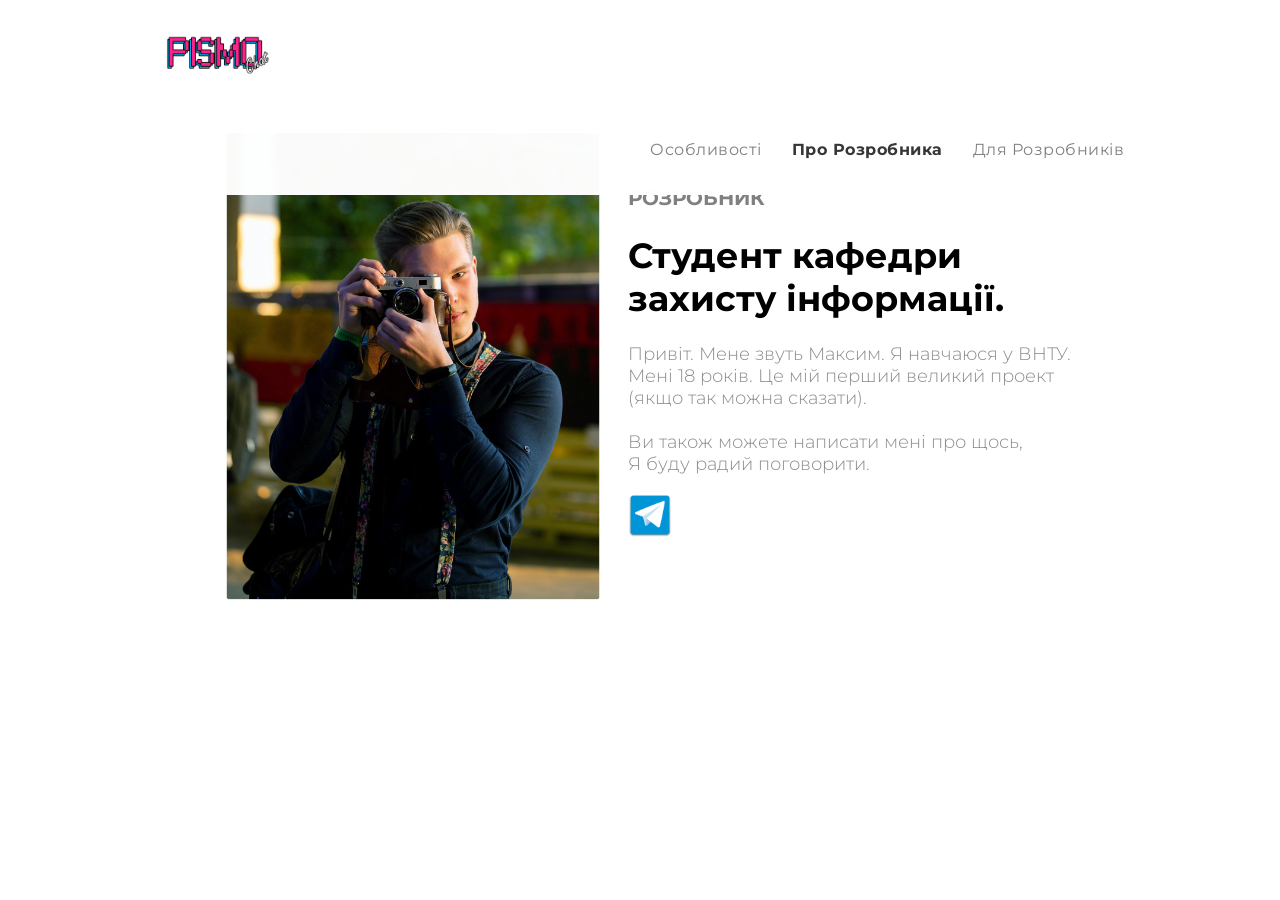
==== aboutme.html @ a757668a "bug fixes" ====
<!DOCTYPE html>
<html>

<head>
    <meta charset="UTF-8" />
    <title>Pismo</title>

    <link rel="stylesheet" href="css/style1.css">
    <link href="https://fonts.googleapis.com/css?family=Montserrat:300,400,500,700&display=swap&subset=cyrillic-ext"
        rel="stylesheet">
        <link rel="shortcut icon" href="img/logo.jpg" type="image/jpg">


    </head>
    
    <body>
    
        </br></br></br>
        <header class="section">
            <div class="center">
                <div class="logo">
                    <a href="index.html"> <img src="img/logo.jpg" alt="logo" width="20%" height="20%" /></a>
                </div>
                <nav>
                    <ul class="menu">
                        <li><a class="butt" href="features.html">Особливості</a></li>
                        <li><a class="butt_bold" href="aboutme.html">Про Розробника</a></li>
                        <li><a class="butt" href="dev.html">Для Розробників</a></li>
                    </ul>
                </nav>
            </div>
        </header>



    <div class="feature_left" align="center">
        <img style="padding: 0px 25px;" src="img/me.jpg" align="left" width="43%" height="43%" />
        </br></br>
        <h3 align="left"> Розробник </h3>
        <h1 align="left">Студент кафедри захисту інформації.</h1>
        <p class="light" align="left"> Привіт. Мене звуть Максим. Я навчаюся у ВНТУ. Мені 18 років. Це мій перший
            великий проект (якщо так
            можна сказати). </br></br> Ви також можете написати мені про щось,</br> Я буду радий поговорити.</p> 
        <div align="left">
            <a href="https://t.me/Starykh"> <img src="img/tglogo.png" alt="logo" width="5%" height="5%" /></a>
        </div>

    </div>



</body>

</html>
---- css/style1.css ----
.section {
    position: fixed;
    left: 0;
    right: 0;
    top: 0;
    width: 100%;
    margin: 0;
    background: rgba(255, 255, 255, 0.975);
}

body {
    font-family: 'Montserrat', sans-serif;
}

.center {
    width: auto;
    margin: 135 135;
    margin-top: 10px;
    overflow: hidden;
}

.logo {
    float: left;
    margin: 25px 20px;
    margin-left: 13%;
}

.menu {
    float: right;
    margin: 25 15;
    margin-right: 11%;
    padding: 0;
    list-style: none;
    overflow: hidden;
}

.menu li {
    float: left;
    padding: 15px 5px;
}

ul.hr {
    margin: 0;
    /* Обнуляем значение отступов */
    padding: 4px;
    /* Значение полей */
}

ul.hr li {
    display: inline;
    /* Отображать как строчный элемент */
    margin-right: 5px;
    /* Отступ слева */
    padding: 3px;
    /* Поля вокруг текста */
}

.main {
    margin-right: 7%;
    margin-top: 5%;
    margin-left: 15%;
}

.content {
    margin-left: 5%;
}

.feature_left {
    margin-right: 15%;
    margin-top: 5%;
    margin-left: 15%;
}

.feature_right {
    margin-right: 20%;
    margin-top: 9%;
    margin-left: 22%;
}

.light {
    font-family: 'Montserrat', sans-serif;
    font-weight: 300;
    font-size: 18px;
    color: rgba(128, 128, 128, 0.9);
}

h1 {
    font-family: 'Montserrat', sans-serif;
    font-weight: 700;
    font-size: 35px;
}

h1.reg {
    margin-left: 70px;
}

h3 {
    font-family: 'Montserrat', sans-serif;
    font-weight: 700;
    font-size: 20px;
    color: gray;
    text-transform: uppercase;
}

.corp {
    position: absolute;
    bottom: 0;
    right: 0;
    width: 100px;
}

a.butt {
    font-size: 16px;
    font-weight: 400;
    text-decoration: none;
    outline: none;
    display: inline-block;
    color: gray;
    padding: 5px 10px;
    margin: 0px 0px;
    border-radius: 25px;
    font-family: 'Montserrat', sans-serif;
    letter-spacing: 0.5px;
}

a.butt_bold {
    font-size: 16px;
    font-weight: 700;
    text-decoration: none;
    outline: none;
    display: inline-block;
    color: rgb(54, 54, 54);
    padding: 5px 10px;
    margin: 0px 0px;
    border-radius: 25px;
    font-family: 'Montserrat', sans-serif;
    letter-spacing: 0.5px;
}

a.download {
    font-size: 20px;
    font-weight: 700;
    text-decoration: none;
    outline: none;
    display: inline-block;
    color: white;
    padding: 10px 15px;
    margin: 5px 10px;
    border-radius: 45px;
    font-family: 'Montserrat', sans-serif;
    text-transform: uppercase;
    letter-spacing: 1.2px;
    background-image: linear-gradient(to right, #0086FF 0%, #7400FF 51%, #0A00FF 100%);
    background-size: 200% auto;
    box-shadow: 0 0 20px rgba(0, 0, 0, .1);
    transition: 1s;
}

a:hover {
    background-position: right center;
}

form li {
    font-family: 'Montserrat', sans-serif;
    list-style: none;
    margin-bottom: 5px;
}

form ul li label {
    float: left;
    clear: left;
    width: 100px;
    text-align: right;
    margin-right: 10px;
    font-family: 'Montserrat', sans-serif;
    font-size: 14px;
}

form ul li input, select, span {
    font-family: 'Montserrat', sans-serif;
    float: left;
    margin-bottom: 10px;
}

form textarea {
    font-family: 'Montserrat', sans-serif;
    float: left;
    width: 350px;
    height: 150px;
}

[type="submit"] {
    font-family: 'Montserrat', sans-serif;
    clear: left;
    margin: 20px 0 0 230px;
    font-size: 18px
}

p.reg {
    font-family: 'Montserrat', sans-serif;
    margin-left: 70px;
    font-weight: bold;
}
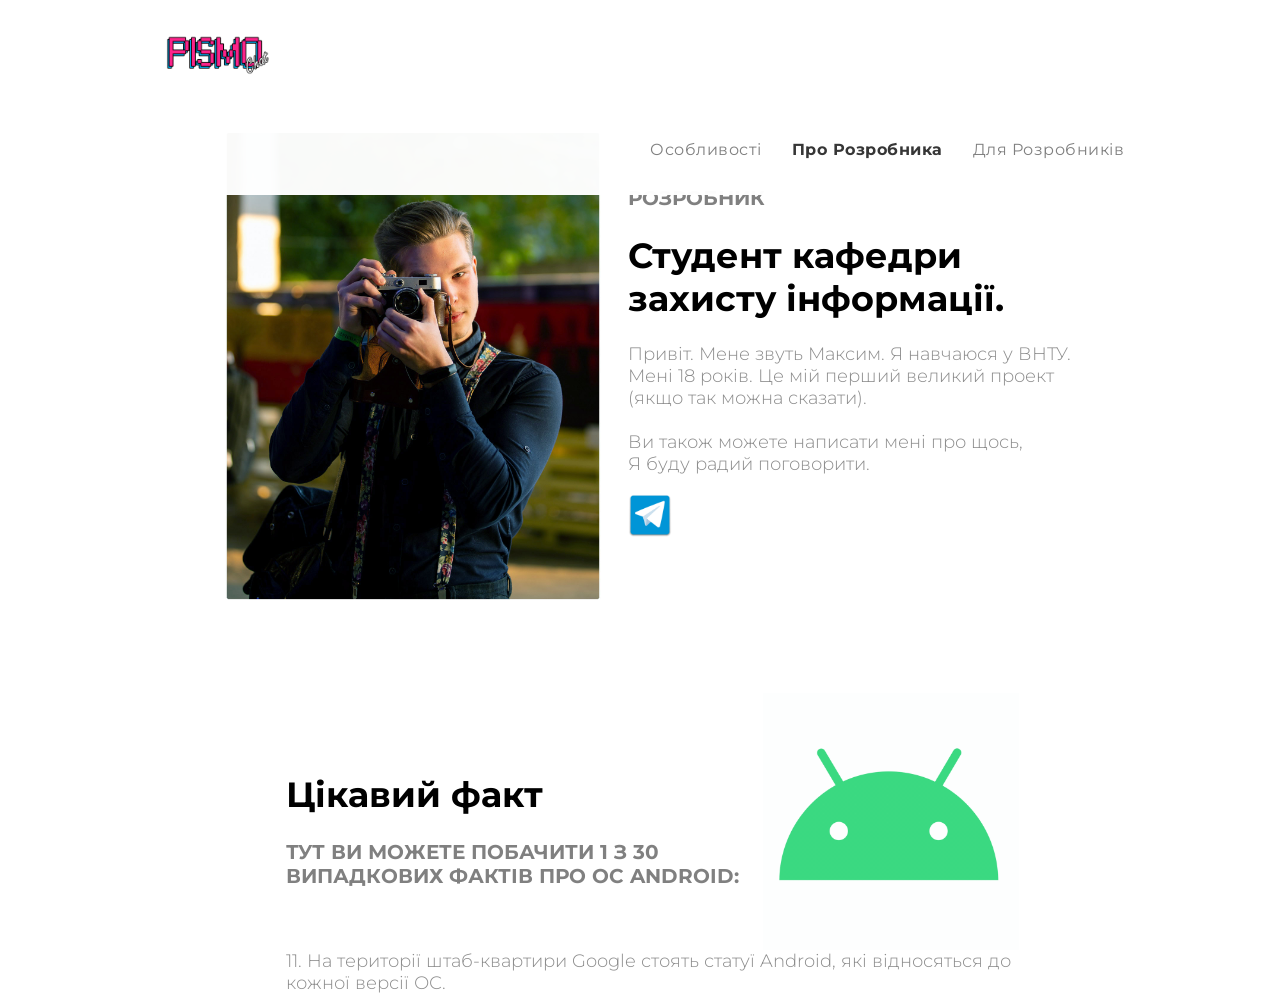
==== commit 699c8701: "fact on about_me page added" ====
--- a/aboutme.html
+++ b/aboutme.html
@@ -6,47 +6,116 @@
     <title>Pismo</title>
 
     <link rel="stylesheet" href="css/style1.css">
-    <link href="https://fonts.googleapis.com/css?family=Montserrat:300,400,500,700&display=swap&subset=cyrillic-ext"
-        rel="stylesheet">
-        <link rel="shortcut icon" href="img/logo.jpg" type="image/jpg">
+    <link href="https://fonts.googleapis.com/css?family=Montserrat:300,400,500,700&display=swap&subset=cyrillic-ext" rel="stylesheet">
+    <link rel="shortcut icon" href="img/logo.jpg" type="image/jpg">
 
 
-    </head>
-    
-    <body>
-    
-        </br></br></br>
-        <header class="section">
-            <div class="center">
-                <div class="logo">
-                    <a href="index.html"> <img src="img/logo.jpg" alt="logo" width="20%" height="20%" /></a>
-                </div>
-                <nav>
-                    <ul class="menu">
-                        <li><a class="butt" href="features.html">Особливості</a></li>
-                        <li><a class="butt_bold" href="aboutme.html">Про Розробника</a></li>
-                        <li><a class="butt" href="dev.html">Для Розробників</a></li>
-                    </ul>
-                </nav>
+</head>
+
+<body>
+
+    </br>
+    </br>
+    </br>
+    <header class="section">
+        <div class="center">
+            <div class="logo">
+                <a href="index.html"> <img src="img/logo.jpg" alt="logo" width="20%" height="20%" /></a>
             </div>
-        </header>
+            <nav>
+                <ul class="menu">
+                    <li><a class="butt" href="features.html">Особливості</a></li>
+                    <li><a class="butt_bold" href="aboutme.html">Про Розробника</a></li>
+                    <li><a class="butt" href="dev.html">Для Розробників</a></li>
+                </ul>
+            </nav>
+        </div>
+    </header>
 
 
 
     <div class="feature_left" align="center">
         <img style="padding: 0px 25px;" src="img/me.jpg" align="left" width="43%" height="43%" />
-        </br></br>
+        </br>
+        </br>
         <h3 align="left"> Розробник </h3>
         <h1 align="left">Студент кафедри захисту інформації.</h1>
-        <p class="light" align="left"> Привіт. Мене звуть Максим. Я навчаюся у ВНТУ. Мені 18 років. Це мій перший
-            великий проект (якщо так
-            можна сказати). </br></br> Ви також можете написати мені про щось,</br> Я буду радий поговорити.</p> 
+        <p class="light" align="left"> Привіт. Мене звуть Максим. Я навчаюся у ВНТУ. Мені 18 років. Це мій перший великий проект (якщо так можна сказати). </br>
+            </br> Ви також можете написати мені про щось,</br> Я буду радий поговорити.</p>
         <div align="left">
             <a href="https://t.me/Starykh"> <img src="img/tglogo.png" alt="logo" width="5%" height="5%" /></a>
         </div>
 
     </div>
 
+    </br>
+    </br>
+
+    <div class="feature_right" align="center">
+        <img style="padding: 0px -25px;" src="img/android_expressions.gif" align="right" width="35%" height="35%" />
+        </br>
+        </br>
+        </br>
+
+        <h1 align="left">Цікавий факт</h1>
+        <h3 align="left">Тут ви можете побачити 1 з 30 випадкових фактів про ОС Android:</h3>
+        <div class="light" align="left">
+
+            <script type='text/javascript'>
+                var howMany = 29
+                var quote = new Array(howMany + 1)
+                quote[0] = "1. Google не створювала Android, техногигант придбав ОС в 2005 році, заплативши $50 млн."
+                quote[1] = "2. Android спочатку розроблялася як ОС для цифрових камер."
+                quote[2] = "3. Android заснована на коді опенсорсної ОС Linux."
+                quote[3] = "4. ~90% смартфонів на ринку становлять Android-пристрої."
+                quote[4] = "5. Дизайн першого прототипу Android-смартфона дуже нагадував Blackberry."
+                quote[5] = "6. Компанія Microsoft заробляє $2 млрд тільки від патентних відрахувань від ОС Android."
+                quote[6] = "7. Android-смартфони використовують понад 1,4 млрд людей."
+                quote[7] = "8. У Samsung була можливість придбати Android в 2004 році, однак у компанії визнали, що в ОС немає потенціалу."
+                quote[8] = "9. Починаючи з версії Android 2.3 і вище ОС містить “пасхальне яйце”. Для його запуску, необхідно перейти по шляху «Налаштування» -> «Про пристрої», знайти функцію «Версія Android», і швидко натискати на неї кілька разів (зазвичай 3)."
+                quote[9] = "10. Термін Android відноситься тільки до робота чоловічої статі, так як робот жіночої статі називається «гиноид» (Gynoid)."
+                quote[10] = "11. На території штаб-квартири Google стоять статуї Android, які відносяться до кожної версії ОС."
+                quote[11] = "12. Всі версії ОС мають назви солодощів і десертів, крім Android 1.0 і 1.1."
+                quote[12] = "13. Найменування версій Android йдуть в алфавітному порядку."
+                quote[13] = "14. У першій моделі Android-смартфона, випущеної в 2008 році, був відсутній аудіороз’єм і потрібно використання адаптера."
+                quote[14] = "15. У 2010 році голова компанії Nokia Анссі Ваньоки заявив, що «Android це як фінська хлопчик, пісяючий в штани, щоб зігрітися»."
+                quote[15] = "16. Карти Google роблять розрахунок дорожніх пробок на основі пристроїв, що працюють під управлінням Android."
+                quote[16] = "17. Система Android, яка фіксує всі власні помилки, застосовує метод, який називається WTF. Його назва розшифровується як What a Terrible Failure («Яка жахлива невдача»)."
+                quote[17] = "18. Продажі Android-пристроїв перевищують обсяги продажів пристроїв на базі Microsoft Windows, iOS і macOS разом узятих."
+                quote[18] = "19. Починаючи з Android 4.2 Google відключила за замовчуванням інструменти розробника. Проте їх можна розблокувати шляхом семиразового натискання на номер складання."
+                quote[19] = "20. У 2008 році багато критики були впевнені, що ОС Android виявиться провальною."
+                quote[20] = "21. У 2010 році компанія Sony Ericsson випустила годинник LiveView з можливістю підключення до Android-смартфона для управління стрічками в Twitter, медіаплеєром і т. д."
+                quote[21] = "22. Phandroid — сайт, що висвітлює все, що пов’язано з Android."
+                quote[22] = "23. У 2003 році Енді Рубін, Нік Сірс і Кріс Уайт заснували в Каліфорнії компанію Android Inc."
+                quote[23] = "24. Назва Android запропонував соразработчик ОС Енді Рубін."
+                quote[24] = "25. Android використовується навіть в НАСА. Агентство відправило в космос два пристрої Nexus S на базі Android Gingerbread для того, щоб протестувати орбітальні датчики на борту Міжнародної космічної станції."
+                quote[25] = "26. Android використовується не тільки на смартфонах і планшетах, але і на інших пристроях, таких як Google Glass."
+                quote[26] = "27. На міжнародній виставці споживчої електроніки CES 2011 була представлена версія Android 3.0 Honeycomb, повністю перероблена під планшети. Honeycomb стала однією з найбільш провальних версій Android."
+                quote[27] = "28. Логотип Android був розроблений російським дизайнером Іриною Блок в 2007 році. Натхненням послужило зображення чоловічка на таулетных табличках."
+                quote[28] = "29. Неофіційно Google називає логотип своєї ОС Android, а «Bugdroid»."
+                quote[29] = "30. У 2009 році гендиректор Google Ерік Шмідт був змушений піти з Ради директорів Apple з-за конфлікту інтересів."
+                quote[30] = "Додатковий факт: Факти були взяті з сайту navkolonas.com/archives/25402"
+
+
+
+                function rndnumber() {
+                    var randscript = -1
+                    while (randscript < 0 || randscript > howMany || isNaN(randscript)) {
+                        randscript = parseInt(Math.random() * (howMany + 1))
+                    }
+                    return randscript
+                }
+                rand = rndnumber()
+                quoteOut = quote[rand]
+                document.write('<span class="txtwrite">' + quoteOut + '</span>')
+            </script>
+
+        </div>
+    </div>
+
+
+
+
 
 
 </body>
--- a/css/style1.css
+++ b/css/style1.css
@@ -39,13 +39,6 @@
     padding: 15px 5px;
 }
 
-ul.hr {
-    margin: 0;
-    /* Обнуляем значение отступов */
-    padding: 4px;
-    /* Значение полей */
-}
-
 ul.hr li {
     display: inline;
     /* Отображать как строчный элемент */
@@ -55,6 +48,13 @@
     /* Поля вокруг текста */
 }
 
+ul.hr {
+    margin: 0;
+    /* Обнуляем значение отступов */
+    padding: 4px;
+    /* Значение полей */
+}
+
 .main {
     margin-right: 7%;
     margin-top: 5%;
@@ -65,16 +65,16 @@
     margin-left: 5%;
 }
 
+.feature_right {
+    margin-right: 20%;
+    margin-top: 9%;
+    margin-left: 22%;
+}
+
 .feature_left {
     margin-right: 15%;
     margin-top: 5%;
     margin-left: 15%;
-}
-
-.feature_right {
-    margin-right: 20%;
-    margin-top: 9%;
-    margin-left: 22%;
 }
 
 .light {
@@ -150,7 +150,7 @@
     font-family: 'Montserrat', sans-serif;
     text-transform: uppercase;
     letter-spacing: 1.2px;
-    background-image: linear-gradient(to right, #0086FF 0%, #7400FF 51%, #0A00FF 100%);
+    background-image: linear-gradient(to right, #d82986 0%, #02b5f1 51%, #d82986 100%);
     background-size: 200% auto;
     box-shadow: 0 0 20px rgba(0, 0, 0, .1);
     transition: 1s;
@@ -176,7 +176,9 @@
     font-size: 14px;
 }
 
-form ul li input, select, span {
+form ul li input,
+select,
+span {
     font-family: 'Montserrat', sans-serif;
     float: left;
     margin-bottom: 10px;
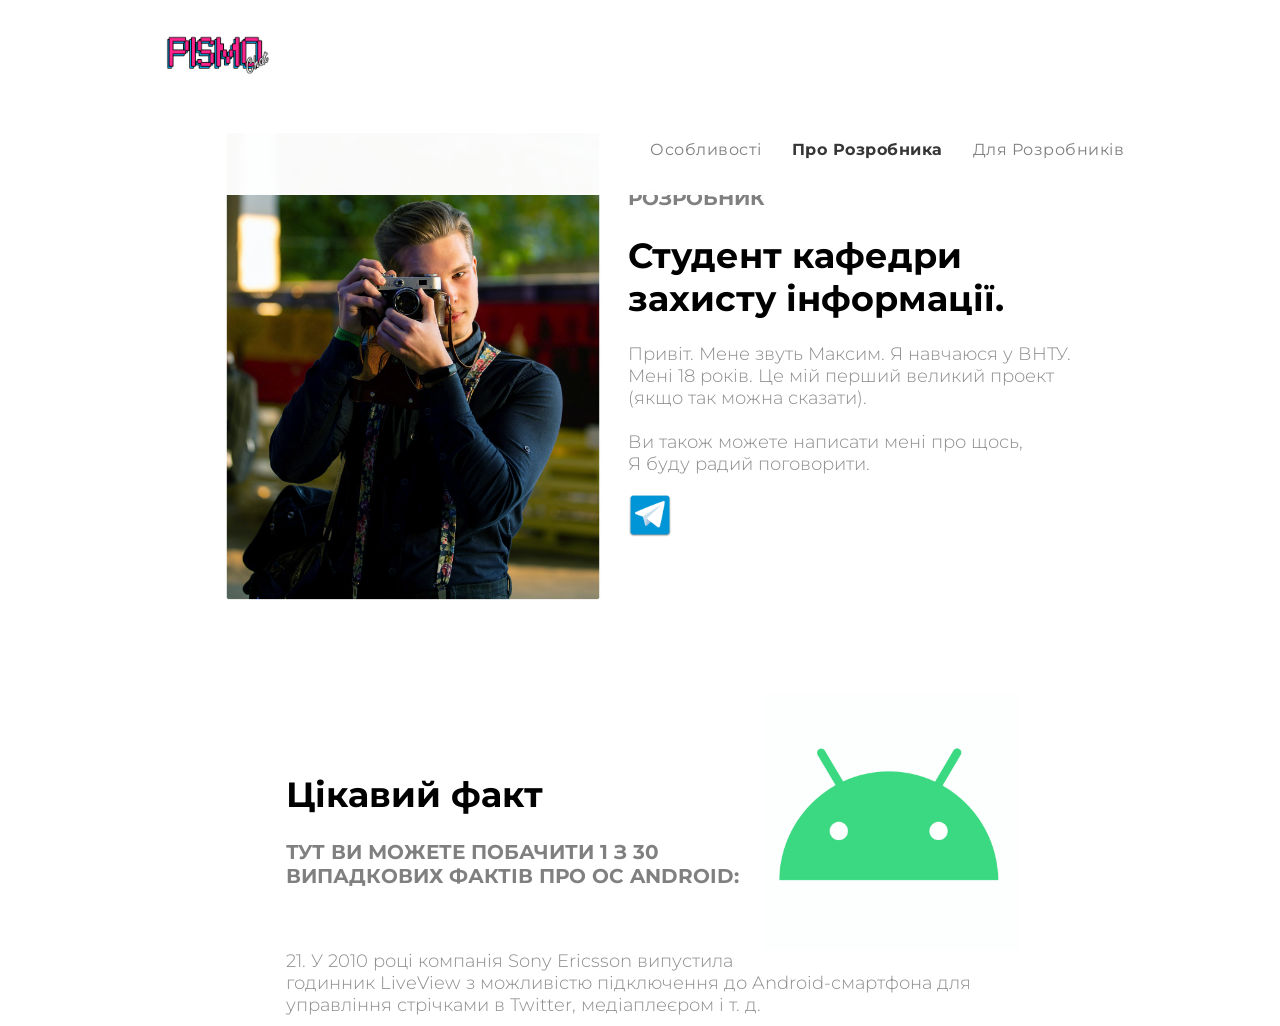
==== commit e7a9e66f: "Update aboutme.html" ====
--- a/aboutme.html
+++ b/aboutme.html
@@ -52,7 +52,7 @@
     </br>
 
     <div class="feature_right" align="center">
-        <img style="padding: 0px -25px;" src="img/android_expressions.gif" align="right" width="35%" height="35%" />
+        <img src="img/android_expressions.gif" align="right" width="35%" height="35%" />
         </br>
         </br>
         </br>
@@ -64,37 +64,37 @@
             <script type='text/javascript'>
                 var howMany = 29
                 var quote = new Array(howMany + 1)
-                quote[0] = "1. Google не створювала Android, техногигант придбав ОС в 2005 році, заплативши $50 млн."
-                quote[1] = "2. Android спочатку розроблялася як ОС для цифрових камер."
-                quote[2] = "3. Android заснована на коді опенсорсної ОС Linux."
-                quote[3] = "4. ~90% смартфонів на ринку становлять Android-пристрої."
-                quote[4] = "5. Дизайн першого прототипу Android-смартфона дуже нагадував Blackberry."
-                quote[5] = "6. Компанія Microsoft заробляє $2 млрд тільки від патентних відрахувань від ОС Android."
-                quote[6] = "7. Android-смартфони використовують понад 1,4 млрд людей."
-                quote[7] = "8. У Samsung була можливість придбати Android в 2004 році, однак у компанії визнали, що в ОС немає потенціалу."
-                quote[8] = "9. Починаючи з версії Android 2.3 і вище ОС містить “пасхальне яйце”. Для його запуску, необхідно перейти по шляху «Налаштування» -> «Про пристрої», знайти функцію «Версія Android», і швидко натискати на неї кілька разів (зазвичай 3)."
-                quote[9] = "10. Термін Android відноситься тільки до робота чоловічої статі, так як робот жіночої статі називається «гиноид» (Gynoid)."
-                quote[10] = "11. На території штаб-квартири Google стоять статуї Android, які відносяться до кожної версії ОС."
-                quote[11] = "12. Всі версії ОС мають назви солодощів і десертів, крім Android 1.0 і 1.1."
-                quote[12] = "13. Найменування версій Android йдуть в алфавітному порядку."
-                quote[13] = "14. У першій моделі Android-смартфона, випущеної в 2008 році, був відсутній аудіороз’єм і потрібно використання адаптера."
-                quote[14] = "15. У 2010 році голова компанії Nokia Анссі Ваньоки заявив, що «Android це як фінська хлопчик, пісяючий в штани, щоб зігрітися»."
-                quote[15] = "16. Карти Google роблять розрахунок дорожніх пробок на основі пристроїв, що працюють під управлінням Android."
-                quote[16] = "17. Система Android, яка фіксує всі власні помилки, застосовує метод, який називається WTF. Його назва розшифровується як What a Terrible Failure («Яка жахлива невдача»)."
-                quote[17] = "18. Продажі Android-пристроїв перевищують обсяги продажів пристроїв на базі Microsoft Windows, iOS і macOS разом узятих."
-                quote[18] = "19. Починаючи з Android 4.2 Google відключила за замовчуванням інструменти розробника. Проте їх можна розблокувати шляхом семиразового натискання на номер складання."
-                quote[19] = "20. У 2008 році багато критики були впевнені, що ОС Android виявиться провальною."
-                quote[20] = "21. У 2010 році компанія Sony Ericsson випустила годинник LiveView з можливістю підключення до Android-смартфона для управління стрічками в Twitter, медіаплеєром і т. д."
-                quote[21] = "22. Phandroid — сайт, що висвітлює все, що пов’язано з Android."
-                quote[22] = "23. У 2003 році Енді Рубін, Нік Сірс і Кріс Уайт заснували в Каліфорнії компанію Android Inc."
-                quote[23] = "24. Назва Android запропонував соразработчик ОС Енді Рубін."
-                quote[24] = "25. Android використовується навіть в НАСА. Агентство відправило в космос два пристрої Nexus S на базі Android Gingerbread для того, щоб протестувати орбітальні датчики на борту Міжнародної космічної станції."
-                quote[25] = "26. Android використовується не тільки на смартфонах і планшетах, але і на інших пристроях, таких як Google Glass."
-                quote[26] = "27. На міжнародній виставці споживчої електроніки CES 2011 була представлена версія Android 3.0 Honeycomb, повністю перероблена під планшети. Honeycomb стала однією з найбільш провальних версій Android."
-                quote[27] = "28. Логотип Android був розроблений російським дизайнером Іриною Блок в 2007 році. Натхненням послужило зображення чоловічка на таулетных табличках."
-                quote[28] = "29. Неофіційно Google називає логотип своєї ОС Android, а «Bugdroid»."
-                quote[29] = "30. У 2009 році гендиректор Google Ерік Шмідт був змушений піти з Ради директорів Apple з-за конфлікту інтересів."
-                quote[30] = "Додатковий факт: Факти були взяті з сайту navkolonas.com/archives/25402"
+                quote[0] = "1. Google не створювала Android, техногигант <br/> придбав ОС в 2005 році, заплативши $50 млн."
+                quote[1] = "2. Android спочатку розроблялася як <br/> ОС для цифрових камер."
+                quote[2] = "3. Android заснована на коді опенсорсної <br/> ОС Linux."
+                quote[3] = "4. ~90% смартфонів на ринку становлять  <br/>Android-пристрої."
+                quote[4] = "5. Дизайн першого прототипу Android-смартфона <br/> дуже нагадував Blackberry."
+                quote[5] = "6. Компанія Microsoft заробляє $2 млрд <br/> тільки від патентних відрахувань від ОС Android."
+                quote[6] = "7. Android-смартфони використовують <br/> понад 1,6 млрд людей."
+                quote[7] = "8. У Samsung була можливість придбати Android <br/> в 2004 році, однак у компанії визнали, що в ОС немає потенціалу."
+                quote[8] = "9. Починаючи з версії Android 2.3 і вище ОС містить <br/> “пасхальне яйце”. Для його запуску, необхідно перейти по шляху «Налаштування» -> «Про пристрої», знайти функцію «Версія Android», і швидко натискати на неї кілька разів (зазвичай 3)."
+                quote[9] = "10. Термін Android відноситься тільки до робота <br/> чоловічої статі, так як робот жіночої статі називається «гиноид» (Gynoid)."
+                quote[10] = "11. На території штаб-квартири Google <br/> стоять статуї Android, які відносяться до кожної версії ОС."
+                quote[11] = "12. Всі версії ОС мають назви солодощів <br/> і десертів, крім Android 1.0 і 1.1."
+                quote[12] = "13. Найменування версій Android йдуть <br/> в алфавітному порядку."
+                quote[13] = "14. У першій моделі Android-смартфона, <br/> випущеної в 2008 році, був відсутній аудіороз’єм і потрібно використання адаптера."
+                quote[14] = "15. У 2010 році голова компанії Nokia  <br/>Анссі Ваньоки заявив, що «Android це як фінська хлопчик, пісяючий в штани, щоб зігрітися»."
+                quote[15] = "16. Карти Google роблять розрахунок дорожніх пробок  <br/>на основі пристроїв, що працюють під управлінням Android."
+                quote[16] = "17. Система Android, яка фіксує всі власні помилки, <br/> застосовує метод, який називається WTF. Його назва розшифровується як What a Terrible Failure («Яка жахлива невдача»)."
+                quote[17] = "18. Продажі Android-пристроїв перевищують обсяги  <br/>продажів пристроїв на базі Microsoft Windows, iOS і macOS разом узятих."
+                quote[18] = "19. Починаючи з Android 4.2 Google відключила  <br/>за замовчуванням інструменти розробника. Проте їх можна розблокувати шляхом семиразового натискання на номер складання."
+                quote[19] = "20. У 2008 році багато критики були впевнені,  <br/>що ОС Android виявиться провальною."
+                quote[20] = "21. У 2010 році компанія Sony Ericsson випустила <br/> годинник LiveView з можливістю підключення до Android-смартфона для управління стрічками в Twitter, медіаплеєром і т. д."
+                quote[21] = "22. Phandroid — сайт, що висвітлює все,  <br/>що пов’язано з Android."
+                quote[22] = "23. У 2003 році Енді Рубін, Нік Сірс і  <br/>Кріс Уайт заснували в Каліфорнії компанію Android Inc."
+                quote[23] = "24. Назва Android запропонував  <br/>соразработчик ОС Енді Рубін."
+                quote[24] = "25. Android використовується навіть в НАСА.  <br/> Агентство відправило в космос два пристрої Nexus S на базі Android Gingerbread для того, щоб протестувати орбітальні датчики на борту Міжнародної космічної станції."
+                quote[25] = "26. Android використовується не тільки  <br/>на смартфонах і планшетах, але і на інших пристроях, таких як Google Glass."
+                quote[26] = "27. На міжнародній виставці споживчої електроніки <br/> CES 2011 була представлена версія Android 3.0 Honeycomb, повністю перероблена під планшети. Honeycomb стала однією з найбільш провальних версій Android."
+                quote[27] = "28. Перший логотип Android був розроблений <br/> російською дизайнеркою Іриною Блок в 2007 році. Натхненням послужило зображення чоловічка на таулетных табличках."
+                quote[28] = "29. Неофіційно Google називає логотип  <br/> своєї ОС Android, а «Bugdroid»."
+                quote[29] = "30. У 2009 році гендиректор Google <br/> Ерік Шмідт був змушений піти з Ради директорів Apple з-за конфлікту інтересів."
+                quote[30] = "Додатковий факт: Факти були взяті <br/> з сайту navkolonas.com/archives/25402"
 
 
 
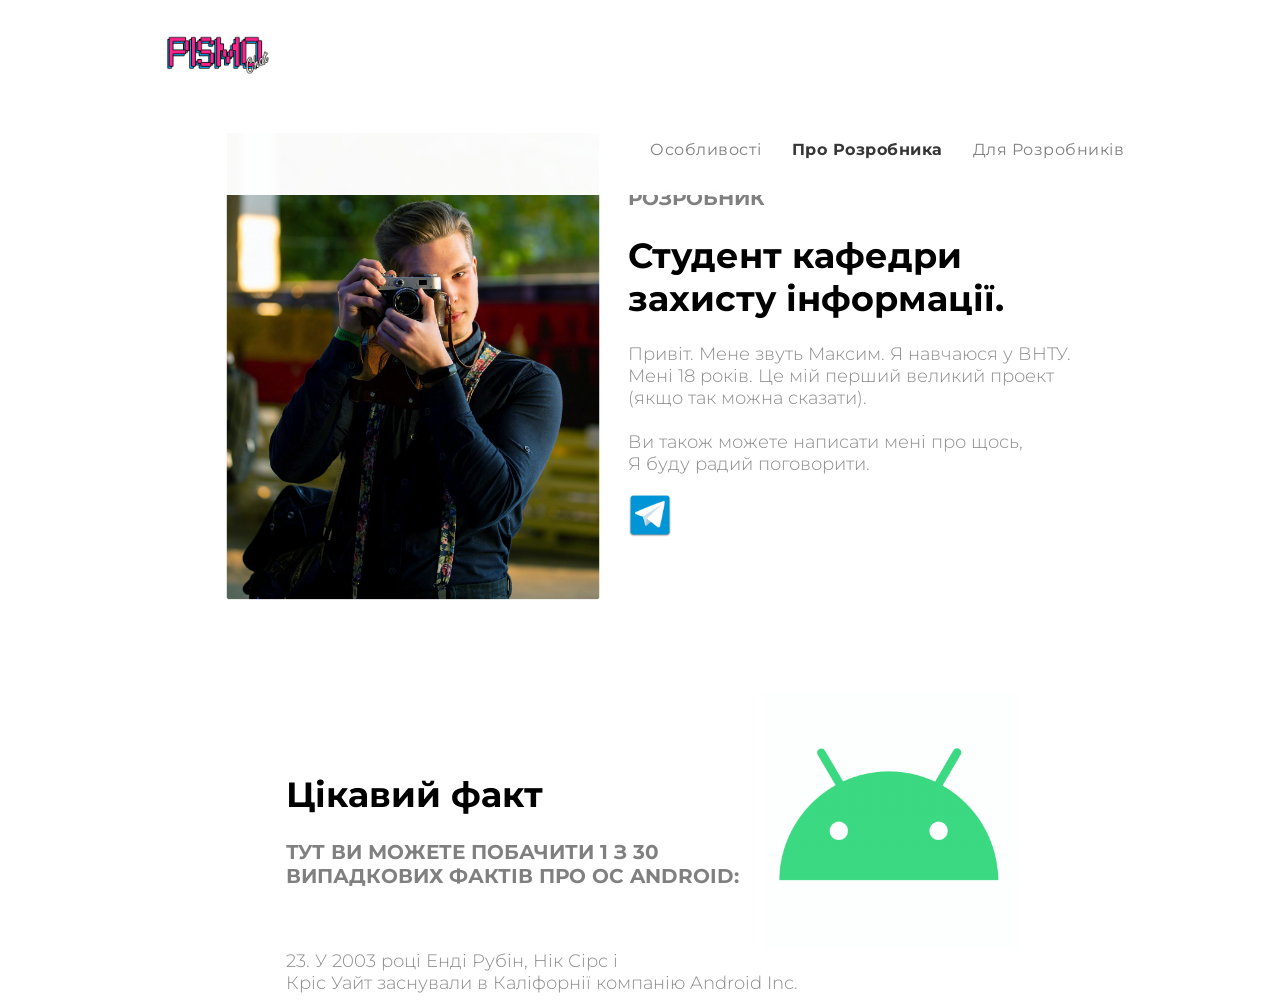
==== commit 5a76a4eb: "Update aboutme.html" ====
--- a/aboutme.html
+++ b/aboutme.html
@@ -71,27 +71,27 @@
                 quote[4] = "5. Дизайн першого прототипу Android-смартфона <br/> дуже нагадував Blackberry."
                 quote[5] = "6. Компанія Microsoft заробляє $2 млрд <br/> тільки від патентних відрахувань від ОС Android."
                 quote[6] = "7. Android-смартфони використовують <br/> понад 1,6 млрд людей."
-                quote[7] = "8. У Samsung була можливість придбати Android <br/> в 2004 році, однак у компанії визнали, що в ОС немає потенціалу."
-                quote[8] = "9. Починаючи з версії Android 2.3 і вище ОС містить <br/> “пасхальне яйце”. Для його запуску, необхідно перейти по шляху «Налаштування» -> «Про пристрої», знайти функцію «Версія Android», і швидко натискати на неї кілька разів (зазвичай 3)."
-                quote[9] = "10. Термін Android відноситься тільки до робота <br/> чоловічої статі, так як робот жіночої статі називається «гиноид» (Gynoid)."
-                quote[10] = "11. На території штаб-квартири Google <br/> стоять статуї Android, які відносяться до кожної версії ОС."
+                quote[7] = "8. У Samsung була можливість придбати Android <br/> в 2004 році, однак у компанії визнали, що в ОС <br/> немає потенціалу."
+                quote[8] = "9. Починаючи з версії Android 2.3 і вище ОС містить <br/> “пасхальне яйце”. Для його запуску, необхідно перейти <br/> по шляху «Налаштування» -> «Про пристрої», <br/> знайти функцію «Версія Android», і швидко натискати <br/> на неї кілька разів (зазвичай 3)."
+                quote[9] = "10. Термін Android відноситься тільки до робота <br/> чоловічої статі, так як робот жіночої статі називається  <br/> «гиноид» (Gynoid)."
+                quote[10] = "11. На території штаб-квартири Google <br/> стоять статуї Android, які відносяться до кожної  <br/> версії ОС."
                 quote[11] = "12. Всі версії ОС мають назви солодощів <br/> і десертів, крім Android 1.0 і 1.1."
                 quote[12] = "13. Найменування версій Android йдуть <br/> в алфавітному порядку."
                 quote[13] = "14. У першій моделі Android-смартфона, <br/> випущеної в 2008 році, був відсутній аудіороз’єм і потрібно використання адаптера."
                 quote[14] = "15. У 2010 році голова компанії Nokia  <br/>Анссі Ваньоки заявив, що «Android це як фінська хлопчик, пісяючий в штани, щоб зігрітися»."
                 quote[15] = "16. Карти Google роблять розрахунок дорожніх пробок  <br/>на основі пристроїв, що працюють під управлінням Android."
-                quote[16] = "17. Система Android, яка фіксує всі власні помилки, <br/> застосовує метод, який називається WTF. Його назва розшифровується як What a Terrible Failure («Яка жахлива невдача»)."
+                quote[16] = "17. Система Android, яка фіксує всі власні помилки, <br/> застосовує метод, який називається WTF.  <br/>Його назва розшифровується як What a Terrible Failure («Яка жахлива невдача»)."
                 quote[17] = "18. Продажі Android-пристроїв перевищують обсяги  <br/>продажів пристроїв на базі Microsoft Windows, iOS і macOS разом узятих."
-                quote[18] = "19. Починаючи з Android 4.2 Google відключила  <br/>за замовчуванням інструменти розробника. Проте їх можна розблокувати шляхом семиразового натискання на номер складання."
+                quote[18] = "19. Починаючи з Android 4.2 Google відключила  <br/>за замовчуванням інструменти розробника. Проте їх можна розблокувати шляхом семиразового <br/> натискання на номер складання."
                 quote[19] = "20. У 2008 році багато критики були впевнені,  <br/>що ОС Android виявиться провальною."
-                quote[20] = "21. У 2010 році компанія Sony Ericsson випустила <br/> годинник LiveView з можливістю підключення до Android-смартфона для управління стрічками в Twitter, медіаплеєром і т. д."
+                quote[20] = "21. У 2010 році компанія Sony Ericsson випустила <br/> годинник LiveView з можливістю підключення до Android-смартфона для <br/> управління стрічками в Twitter, медіаплеєром і т. д."
                 quote[21] = "22. Phandroid — сайт, що висвітлює все,  <br/>що пов’язано з Android."
                 quote[22] = "23. У 2003 році Енді Рубін, Нік Сірс і  <br/>Кріс Уайт заснували в Каліфорнії компанію Android Inc."
                 quote[23] = "24. Назва Android запропонував  <br/>соразработчик ОС Енді Рубін."
-                quote[24] = "25. Android використовується навіть в НАСА.  <br/> Агентство відправило в космос два пристрої Nexus S на базі Android Gingerbread для того, щоб протестувати орбітальні датчики на борту Міжнародної космічної станції."
+                quote[24] = "25. Android використовується навіть в НАСА.  <br/> Агентство відправило в космос два пристрої Nexus S на базі  <br/>Android Gingerbread для того, щоб протестувати орбітальні <br/> датчики на борту Міжнародної космічної станції."
                 quote[25] = "26. Android використовується не тільки  <br/>на смартфонах і планшетах, але і на інших пристроях, таких як Google Glass."
-                quote[26] = "27. На міжнародній виставці споживчої електроніки <br/> CES 2011 була представлена версія Android 3.0 Honeycomb, повністю перероблена під планшети. Honeycomb стала однією з найбільш провальних версій Android."
-                quote[27] = "28. Перший логотип Android був розроблений <br/> російською дизайнеркою Іриною Блок в 2007 році. Натхненням послужило зображення чоловічка на таулетных табличках."
+                quote[26] = "27. На міжнародній виставці споживчої електроніки <br/> CES 2011 була представлена версія Android 3.0 Honeycomb,  <br/>повністю перероблена під планшети. Honeycomb стала однією з<br/>найбільш провальних версій Android."
+                quote[27] = "28. Перший логотип Android був розроблений <br/> російською дизайнеркою Іриною Блок в 2007 році. Натхненням послужило зображення чоловічка <br/>на таулетных табличках."
                 quote[28] = "29. Неофіційно Google називає логотип  <br/> своєї ОС Android, а «Bugdroid»."
                 quote[29] = "30. У 2009 році гендиректор Google <br/> Ерік Шмідт був змушений піти з Ради директорів Apple з-за конфлікту інтересів."
                 quote[30] = "Додатковий факт: Факти були взяті <br/> з сайту navkolonas.com/archives/25402"
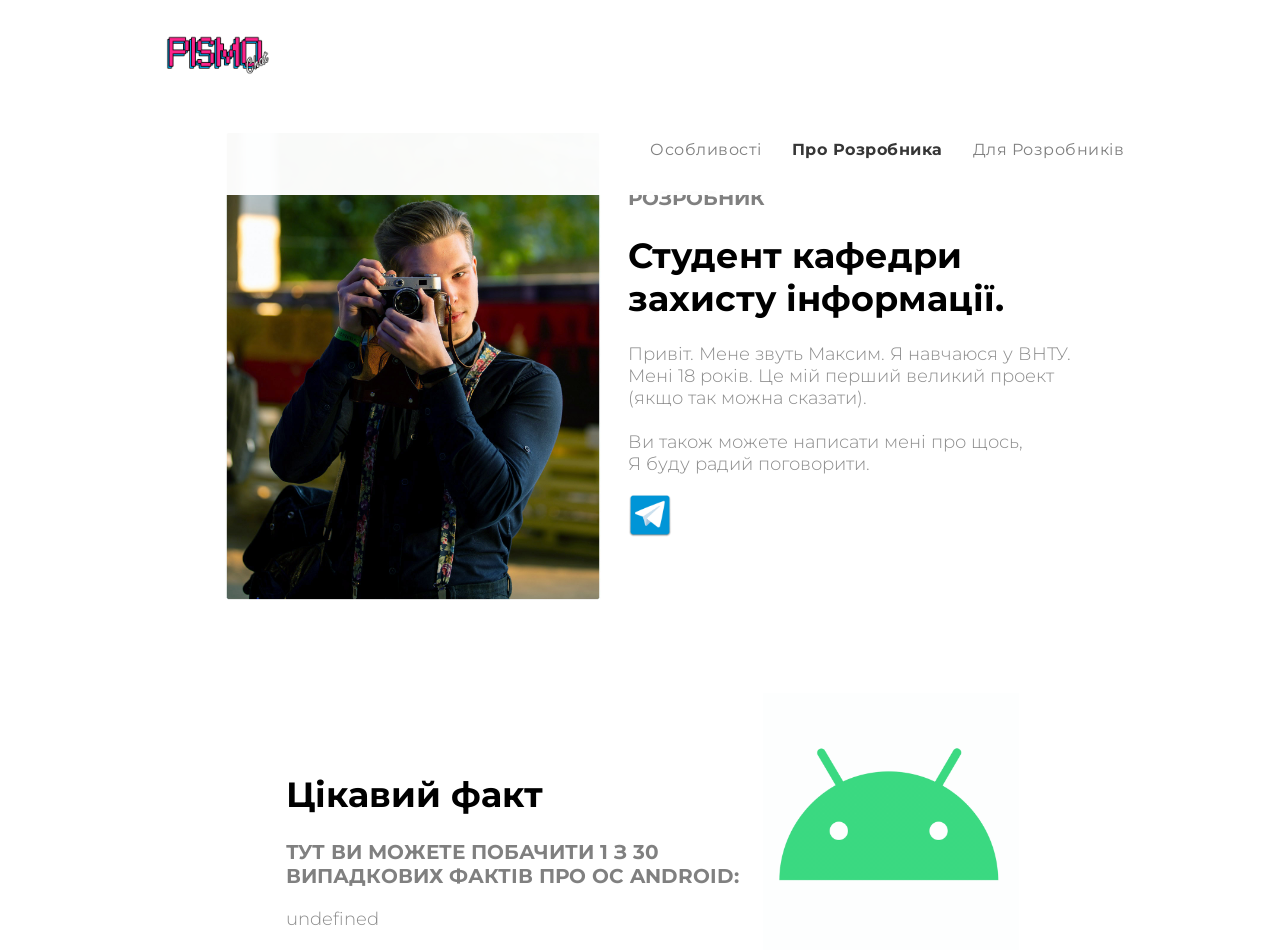
==== commit 5b8b37e6: "bug fix" ====
--- a/aboutme.html
+++ b/aboutme.html
@@ -77,23 +77,23 @@
                 quote[10] = "11. На території штаб-квартири Google <br/> стоять статуї Android, які відносяться до кожної  <br/> версії ОС."
                 quote[11] = "12. Всі версії ОС мають назви солодощів <br/> і десертів, крім Android 1.0 і 1.1."
                 quote[12] = "13. Найменування версій Android йдуть <br/> в алфавітному порядку."
-                quote[13] = "14. У першій моделі Android-смартфона, <br/> випущеної в 2008 році, був відсутній аудіороз’єм і потрібно використання адаптера."
-                quote[14] = "15. У 2010 році голова компанії Nokia  <br/>Анссі Ваньоки заявив, що «Android це як фінська хлопчик, пісяючий в штани, щоб зігрітися»."
+                quote[13] = "14. У першій моделі Android-смартфона, <br/> випущеної в 2008 році, був відсутній аудіороз’єм<br/>і потрібно використання адаптера."
+                quote[14] = "15. У 2010 році голова компанії Nokia Анссі Ваньоки <br/> заявив, що «Android це як фінська хлопчик, <br/> пісяючий в штани, щоб зігрітися»."
                 quote[15] = "16. Карти Google роблять розрахунок дорожніх пробок  <br/>на основі пристроїв, що працюють під управлінням Android."
-                quote[16] = "17. Система Android, яка фіксує всі власні помилки, <br/> застосовує метод, який називається WTF.  <br/>Його назва розшифровується як What a Terrible Failure («Яка жахлива невдача»)."
-                quote[17] = "18. Продажі Android-пристроїв перевищують обсяги  <br/>продажів пристроїв на базі Microsoft Windows, iOS і macOS разом узятих."
-                quote[18] = "19. Починаючи з Android 4.2 Google відключила  <br/>за замовчуванням інструменти розробника. Проте їх можна розблокувати шляхом семиразового <br/> натискання на номер складання."
+                quote[16] = "17. Система Android, яка фіксує всі власні помилки, <br/> застосовує метод, який називається WTF.  <br/>Його назва розшифровується як What a Terrible Failure<br/>(«Яка жахлива невдача»)."
+                quote[17] = "18. Продажі Android-пристроїв перевищують обсяги  <br/>продажів пристроїв на базі Microsoft Windows, iOS<br/> і macOS разом узятих."
+                quote[18] = "19. Починаючи з Android 4.2 Google відключила за<br/>замовчуванням інструменти розробника. <br/>Проте їх можна розблокувати шляхом семиразового <br/> натискання на номер складання."
                 quote[19] = "20. У 2008 році багато критики були впевнені,  <br/>що ОС Android виявиться провальною."
-                quote[20] = "21. У 2010 році компанія Sony Ericsson випустила <br/> годинник LiveView з можливістю підключення до Android-смартфона для <br/> управління стрічками в Twitter, медіаплеєром і т. д."
+                quote[20] = "21. У 2010 році компанія Sony Ericsson випустила <br/> годинник LiveView з можливістю підключення до турникет<br/>Android-смартфона для управління<br/>стрічками в Twitter, медіаплеєром і т. д."
                 quote[21] = "22. Phandroid — сайт, що висвітлює все,  <br/>що пов’язано з Android."
                 quote[22] = "23. У 2003 році Енді Рубін, Нік Сірс і  <br/>Кріс Уайт заснували в Каліфорнії компанію Android Inc."
                 quote[23] = "24. Назва Android запропонував  <br/>соразработчик ОС Енді Рубін."
                 quote[24] = "25. Android використовується навіть в НАСА.  <br/> Агентство відправило в космос два пристрої Nexus S на базі  <br/>Android Gingerbread для того, щоб протестувати орбітальні <br/> датчики на борту Міжнародної космічної станції."
-                quote[25] = "26. Android використовується не тільки  <br/>на смартфонах і планшетах, але і на інших пристроях, таких як Google Glass."
-                quote[26] = "27. На міжнародній виставці споживчої електроніки <br/> CES 2011 була представлена версія Android 3.0 Honeycomb,  <br/>повністю перероблена під планшети. Honeycomb стала однією з<br/>найбільш провальних версій Android."
-                quote[27] = "28. Перший логотип Android був розроблений <br/> російською дизайнеркою Іриною Блок в 2007 році. Натхненням послужило зображення чоловічка <br/>на таулетных табличках."
+                quote[25] = "26. Android використовується не тільки  <br/>на смартфонах і планшетах, але і на інших пристроях,<br/> таких як Google Glass."
+                quote[26] = "27. На міжнародній виставці споживчої електроніки <br/> CES 2011 була представлена версія Android 3.0 Honeycomb,  <br/>повністю перероблена під планшети. Honeycomb стала<br/> однією знайбільш провальних версій Android."
+                quote[27] = "28. Перший логотип Android був розроблений <br/> російською дизайнеркою Іриною Блок в 2007 році. <br/>Натхненням послужило зображення чоловічка <br/>на таулетных табличках."
                 quote[28] = "29. Неофіційно Google називає логотип  <br/> своєї ОС Android, а «Bugdroid»."
-                quote[29] = "30. У 2009 році гендиректор Google <br/> Ерік Шмідт був змушений піти з Ради директорів Apple з-за конфлікту інтересів."
+                quote[29] = "30. У 2009 році гендиректор Google Ерік Шмідт<br/>був змушений піти з Ради директорів Apple<br/>з-за конфлікту інтересів."
                 quote[30] = "Додатковий факт: Факти були взяті <br/> з сайту navkolonas.com/archives/25402"
 
 
@@ -106,7 +106,7 @@
                     return randscript
                 }
                 rand = rndnumber()
-                quoteOut = quote[rand]
+                quoteOut = quote[rndnumber]
                 document.write('<span class="txtwrite">' + quoteOut + '</span>')
             </script>
 
@@ -120,4 +120,4 @@
 
 </body>
 
-</html>+</html
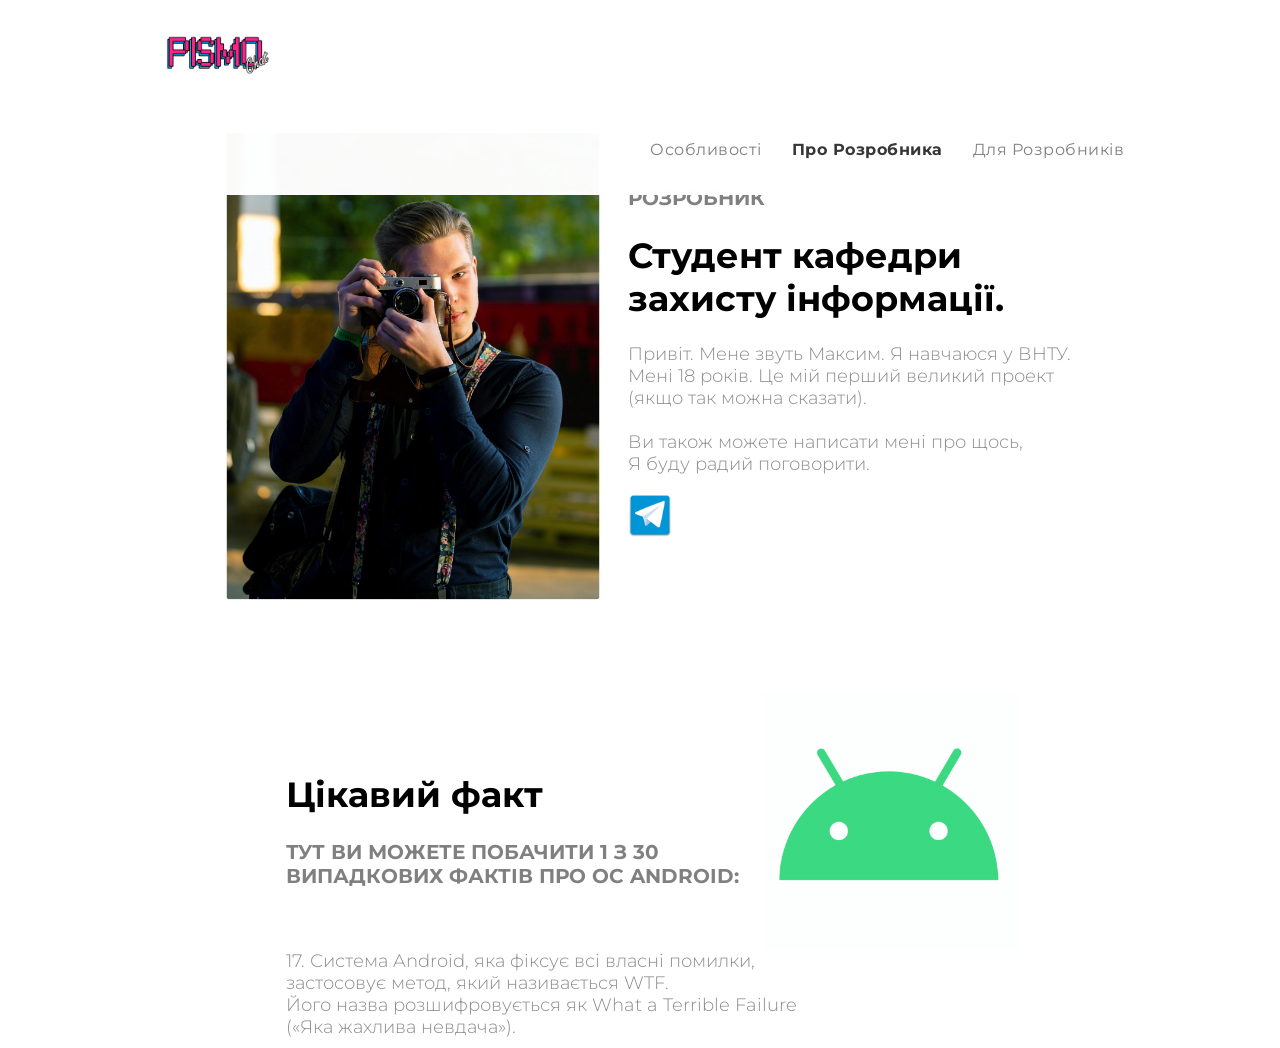
==== commit 6091fdfb: "bug fix" ====
--- a/aboutme.html
+++ b/aboutme.html
@@ -106,7 +106,7 @@
                     return randscript
                 }
                 rand = rndnumber()
-                quoteOut = quote[rndnumber]
+                quoteOut = quote[rand]
                 document.write('<span class="txtwrite">' + quoteOut + '</span>')
             </script>
 
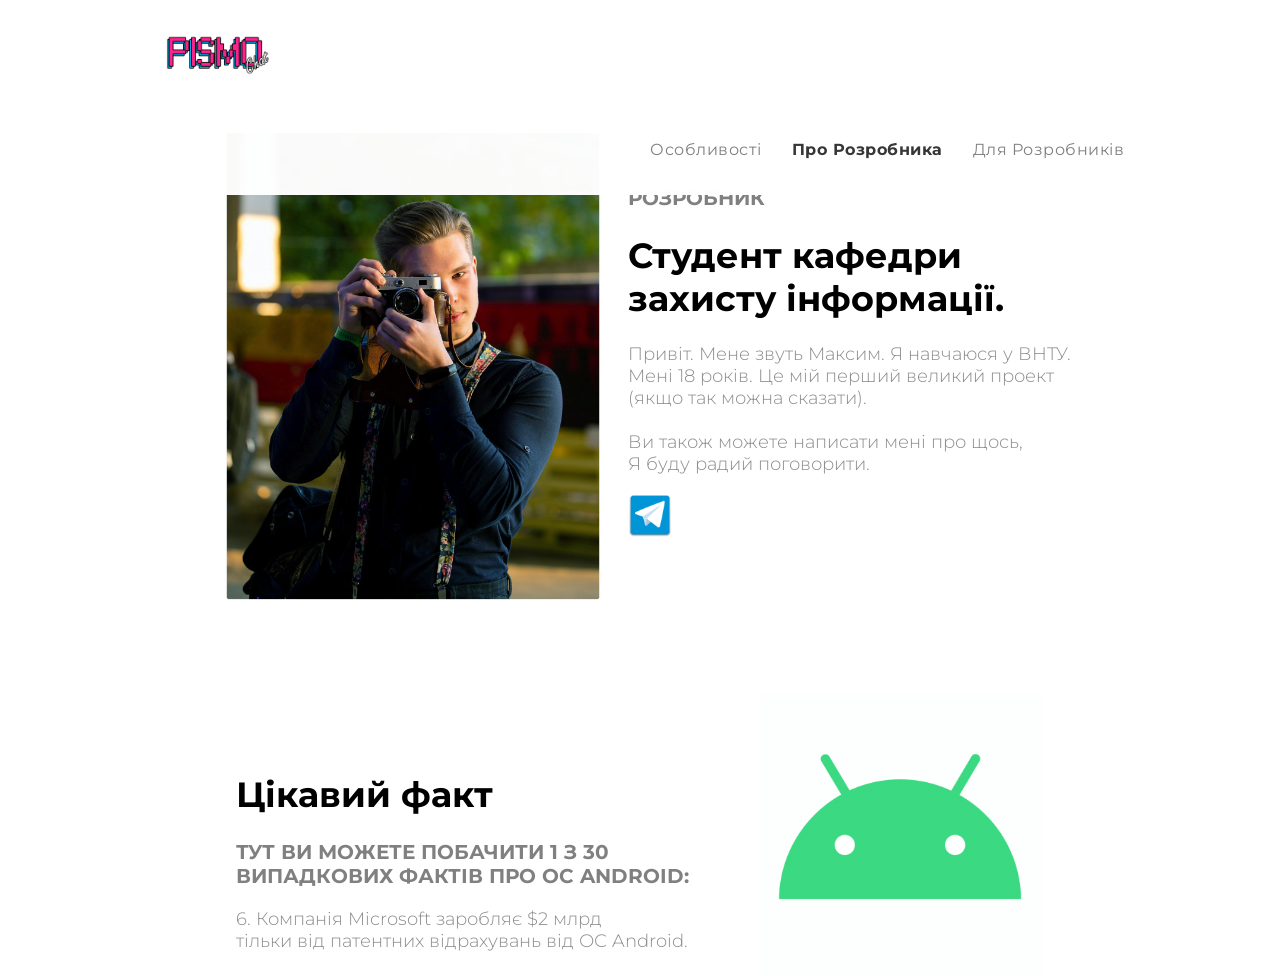
==== commit 7e8f0d49: "bug fix" ====
--- a/aboutme.html
+++ b/aboutme.html
@@ -51,7 +51,7 @@
     </br>
     </br>
 
-    <div class="feature_right" align="center">
+    <div class="feature_right_about" align="center">
         <img src="img/android_expressions.gif" align="right" width="35%" height="35%" />
         </br>
         </br>
--- a/css/style1.css
+++ b/css/style1.css
@@ -69,6 +69,12 @@
     margin-right: 20%;
     margin-top: 9%;
     margin-left: 22%;
+}
+
+.feature_right_about {
+    margin-right: 18%;
+    margin-top: 9%;
+    margin-left: 18%;
 }
 
 .feature_left {
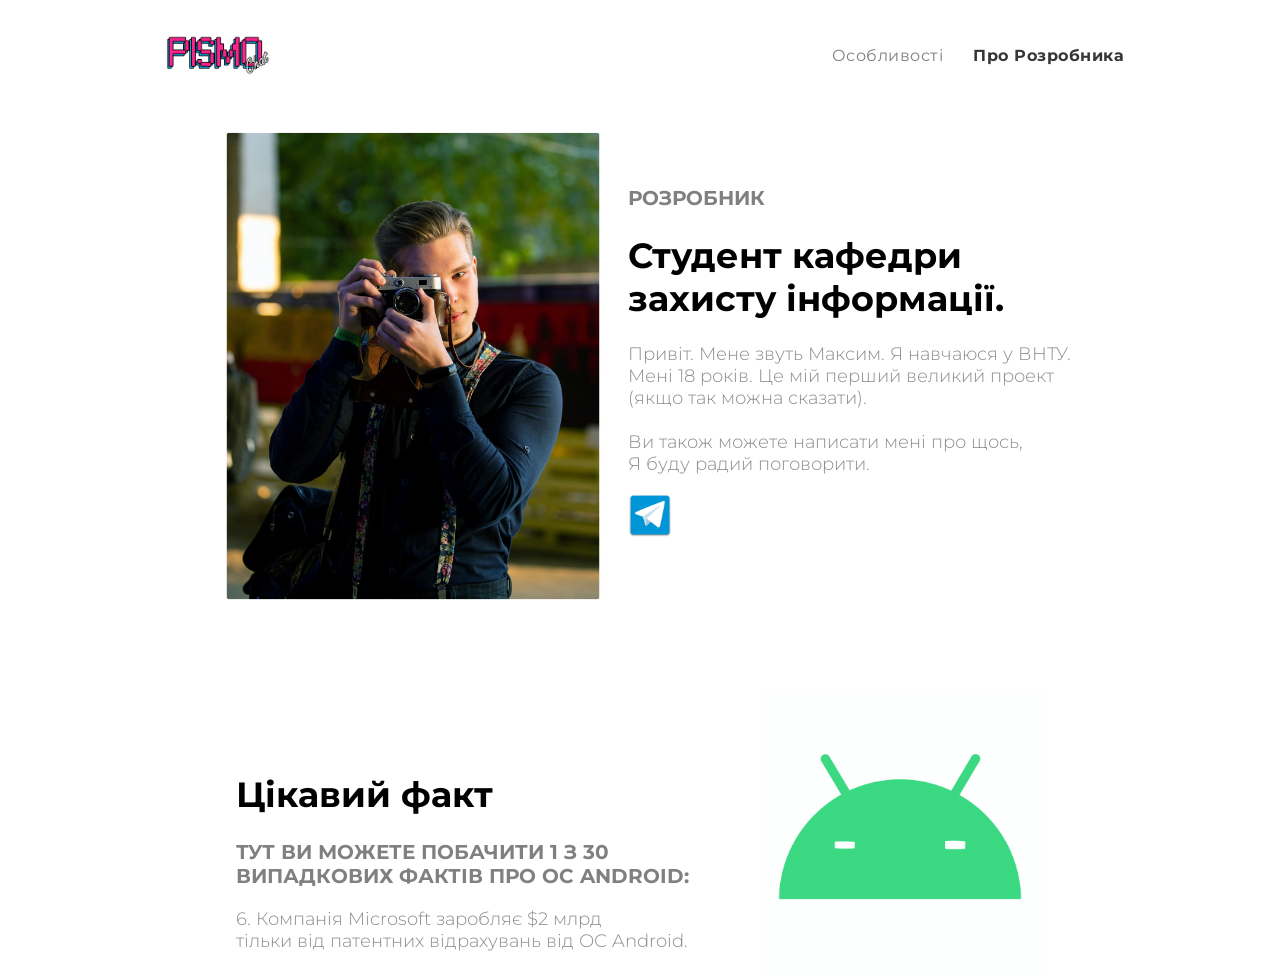
==== commit 037a4d7f: "deleted dev page" ====
--- a/aboutme.html
+++ b/aboutme.html
@@ -25,8 +25,7 @@
             <nav>
                 <ul class="menu">
                     <li><a class="butt" href="features.html">Особливості</a></li>
-                    <li><a class="butt_bold" href="aboutme.html">Про Розробника</a></li>
-                    <li><a class="butt" href="dev.html">Для Розробників</a></li>
+                    <li><a class="butt_bold" href="aboutme.html">Про Розробника</a></li>                    
                 </ul>
             </nav>
         </div>
